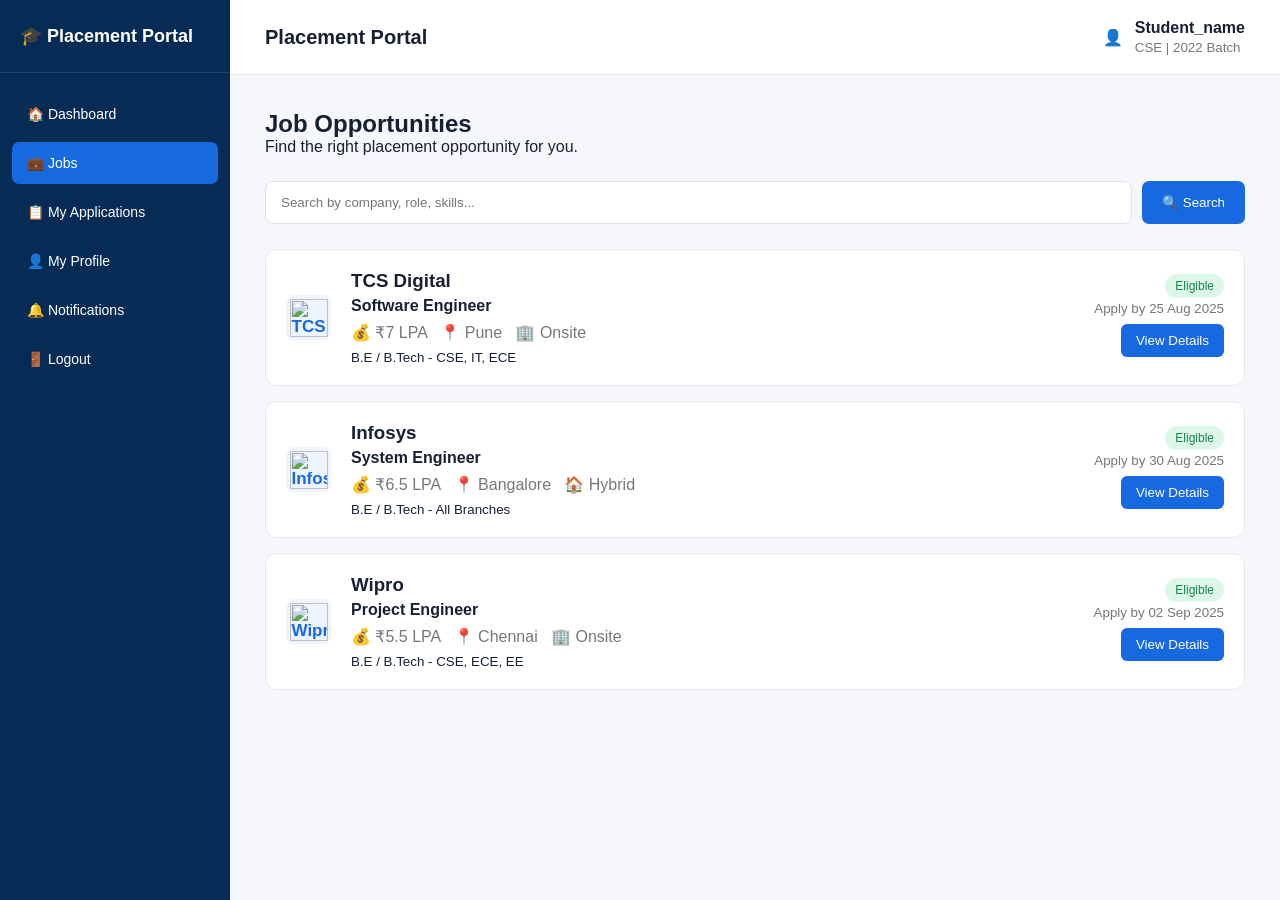
==== jobs.html @ 614e02ac "Add files via upload" ====
<html>
<head>
    <meta charset="UTF-8">
    <meta name="viewport"
          content="width=device-width, initial-scale=1.0">
    <title>Placement Portal - Jobs</title>
    <link rel="stylesheet" href="style.css">
</head>
<body>
<div class="app">
    <aside class="sidebar">
        <div class="logo">
            🎓 Placement Portal
        </div>
        <nav>
            <a href="index.html">🏠 Dashboard</a>
            <a href="jobs.html"class="active">💼 Jobs</a>
            <a href="applications.html">📋 My Applications</a>
            <a href="profile.html">👤 My Profile</a>
            <a href="#">🔔 Notifications</a>
            <a href="#">🚪 Logout</a>
        </nav>
    </aside>
    <main class="main">
        <header class="topbar">
            <h2>Placement Portal</h2>
            <div class="user">👤
                <div>
                    <strong>Student_name</strong>
                    <small>CSE | 2022 Batch</small>
                </div>
            </div>
        </header>
        <section class="content">
            <div class="page-title">
                <div>
                    <h1>Job Opportunities</h1>
                    <p>
                        Find the right placement opportunity for you.
                    </p>
                </div>
            </div>
            <!-- Search -->
            <div class="search-box">
                <input
                    type="text"
                    id="jobSearch"
                    placeholder="Search by company, role, skills..."
                >
                <button onclick="searchJobs()">🔍 Search</button>
            </div>
            <!-- Jobs -->
            <div id="jobList">
                <div class="job-card">
                    <div class="company-logo"><img src="logo/tcs" alt="TCS"></div>
                    <div class="job-info">
                        <h3>TCS Digital</h3>
                        <strong>Software Engineer</strong>
                        <p>
                            💰 ₹7 LPA
                            &nbsp; 📍 Pune
                            &nbsp; 🏢 Onsite
                        </p>
                        <small>B.E / B.Tech - CSE, IT, ECE</small>
                    </div>
                    <div class="job-action">
                        <span class="eligible">Eligible</span>
                        <small>Apply by 25 Aug 2025</small>
                        <button>View Details</button>
                    </div>
                </div>
                <div class="job-card">
                    <div class="company-logo"><img src="logo/infosys" alt="Infosys"></div>
                    <div class="job-info">
                        <h3>Infosys</h3>
                        <strong>System Engineer</strong>
                        <p>
                            💰 ₹6.5 LPA
                            &nbsp; 📍 Bangalore
                            &nbsp; 🏠 Hybrid
                        </p>
                        <small>B.E / B.Tech - All Branches</small>
                    </div>
                    <div class="job-action">
                        <span class="eligible">Eligible</span>
                        <small>Apply by 30 Aug 2025</small>
                        <button>View Details</button>
                    </div>
                </div>
                <div class="job-card">
                    <div class="company-logo"><img src="logo/wipro" alt="Wipro"></div>
                    <div class="job-info">
                        <h3>Wipro</h3>
                        <strong>Project Engineer</strong>
                        <p>
                            💰 ₹5.5 LPA
                            &nbsp; 📍 Chennai
                            &nbsp; 🏢 Onsite
                        </p>
                        <small>B.E / B.Tech - CSE, ECE, EE</small>
                    </div>
                    <div class="job-action">
                        <span class="eligible">Eligible</span>
                        <small>Apply by 02 Sep 2025</small>
                        <button>View Details</button>
                    </div>
                </div>
            </div>
        </section>
    </main>
</div>
<script src="js/script.js"></script>
</body>
</html>
---- style.css ----
* {
    margin: 0;
    padding: 0;
    box-sizing: border-box;
}
body {
    font-family: Arial, sans-serif;
    background: #f5f7fb;
    color: #172033;
}
/* ========================
   LAYOUT
========================= */
.app {
    display: flex;
    min-height: 100vh;
}
/* ========================
   SIDEBAR
========================= */
.sidebar {
    width: 230px;
    background: #062b55;
    color: white;
    position: fixed;
    height: 100vh;
    left: 0;
    top: 0;
}
.company-logo {
    padding: 20px;
    display: flex;
    align-items: center;
    gap: 10px;
    font-size: 17px;
    font-weight: bold;
}
.company-logo img {
    width: 38px;
    height: 38px;
    object-fit: contain;
}
.logo {
    padding: 25px 20px;
    font-size: 18px;
    font-weight: bold;
    border-bottom: 1px solid rgba(255,255,255,0.1);
}
.sidebar nav {
    padding: 20px 12px;
}
.sidebar nav a {
    display: block;
    color: white;
    text-decoration: none;
    padding: 13px 15px;
    margin-bottom: 7px;
    border-radius: 7px;
    font-size: 14px;
}
.sidebar nav a:hover,
.sidebar nav a.active {
    background: #1769e0;
}
/* =========================
   MAIN
========================= */
.main {
    margin-left: 230px;
    width: calc(100% - 230px);
}
/* =========================
   TOP BAR
========================= */
.topbar {
    height: 75px;
    background: white;
    border-bottom: 1px solid #e6e9ef;
    display: flex;
    align-items: center;
    justify-content: space-between;
    padding: 0 35px;
}
.topbar h2 {
    font-size: 20px;
}
.user {
    display: flex;
    align-items: center;
    gap: 12px;
}
.user small {
    display: block;
    color: #777;
    margin-top: 3px;
}
/* =========================
   CONTENT
========================= */
.content {
    padding: 35px;
}
.welcome {
    margin-bottom: 25px;
}
.welcome h1 {
    font-size: 28px;
    margin-bottom: 7px;
}
.welcome p,
.content > p {
    color: #707889;
}
/* ========================
   STAT CARDS
========================= */
.stats {
    display: grid;
    grid-template-columns: repeat(4, 1fr);
    gap: 18px;
    margin-bottom: 25px;
}
.stat-card {
    background: white;
    border: 1px solid #e6e9ef;
    border-radius: 12px;
    padding: 20px;
    display: flex;
    align-items: center;
    gap: 15px;
}
.stat-card > span {
    font-size: 25px;
}
.stat-card small {
    color: #737b8c;
}
.stat-card h2 {
    margin-top: 5px;
}
/* =========================
   CARDS
========================= */
.card {
    background: white;
    border: 1px solid #e5e8ef;
    border-radius: 12px;
    padding: 22px;
}
.card-header {
    display: flex;
    justify-content: space-between;
    margin-bottom: 20px;
}
.card-header a {
    color: #1769e0;
    text-decoration: none;
    font-size: 13px;
}
/* =========================
   DASHBOARD GRID
========================= */
.dashboard-grid {
    display: grid;
    grid-template-columns: 2fr 1fr;
    gap: 20px;
}
/* =========================
   DRIVES
========================= */
.drive {
    display: flex;
    align-items: center;
    gap: 15px;
    padding: 15px 0;
    border-bottom: 1px solid #eee;
}
.drive:last-child {
    border-bottom: none;
}
.company-logo {
    width: 45px;
    height: 45px;
    display: flex;
    align-items: center;
    justify-content: center;
    background: #eef4ff;
    border-radius: 8px;
    font-weight: bold;
    color: #1769e0;
}
.drive div:nth-child(2) {
    flex: 1;
}
.drive p {
    color: #777;
    font-size: 13px;
    margin-top: 4px;
}
.drive small {
    color: #777;
}
/* =========================
   STATUS
========================= */
.status-item {
    display: flex;
    align-items: center;
    gap: 12px;
    padding: 12px 0;
}
.status-item span:nth-child(2) {
    flex: 1;
}
.dot {
    width: 10px;
    height: 10px;
    border-radius: 50%;
}
.green {
    background: #22b573;
}
.blue {
    background: #2878e8;
}
.purple {
    background: #8655d9;
}
.red {
    background: #e55353;
}
/* =========================
   ANNOUNCEMENT
========================= */
.announcement {
    margin-top: 20px;
    background: white;
    border: 1px solid #e5e8ef;
    padding: 18px;
    border-radius: 12px;
}
.announcement p {
    margin-top: 8px;
    color: #666;
}
/* =========================
   SEARCH
========================= */
.search-box {
    display: flex;
    gap: 10px;
    margin: 25px 0;
}
.search-box input {
    flex: 1;
    padding: 13px 15px;
    border: 1px solid #dce1ea;
    border-radius: 8px;
    outline: none;
}
.search-box button,
.primary-btn {
    background: #1769e0;
    color: white;
    border: none;
    padding: 12px 20px;
    border-radius: 7px;
    cursor: pointer;
}
/* =========================
   JOB CARD
========================= */
.job-card {
    background: white;
    border: 1px solid #e3e7ee;
    border-radius: 12px;
    padding: 20px;
    margin-bottom: 15px;

    display: flex;
    align-items: center;
    gap: 20px;
}
.job-logo {
    width: 55px;
    height: 55px;
    display: flex;
    align-items: center;
    justify-content: center;
    background: #f0f5ff;
    color: #1769e0;
    border-radius: 10px;
    font-weight: bold;
}
.job-info {
    flex: 1;
}
.job-info h3 {
    margin-bottom: 5px;
}
.job-info p {
    color: #777;
    margin: 8px 0;
}
.job-action {
    text-align: right;
}
.job-action small {
    display: block;
    color: #777;
    margin: 8px 0;
}
.job-action button {
    background: #1769e0;
    color: white;
    border: none;
    padding: 9px 15px;
    border-radius: 6px;
}
.eligible {
    background: #dcf7e8;
    color: #17834c;
    padding: 5px 10px;
    border-radius: 20px;
    font-size: 12px;
}
/* =========================
   TABLE
========================= */
.table-card {
   background: white;
    margin-top: 25px;
    border-radius: 12px;
    border: 1px solid #e3e7ee;
    overflow: hidden;
}
table {
    width: 100%;
    border-collapse: collapse;
}
th,
td {
    padding: 18px;
    text-align: left;
    border-bottom: 1px solid #eee;
}
th {
    background: #f8f9fc;
    color: #667085;
    font-size: 13px;
}
td {
    font-size: 14px;
}
/* =========================
   BADGES
========================= */
.badge {
    padding: 6px 10px;
    border-radius: 15px;
    font-size: 12px;
}
.badge.blue {
    background: #e8f1ff;
    color: #1769e0;
}
.badge.green {
    background: #dcf7e8;
    color: #17834c;
}
.badge.purple {
    background: #eee6ff;
    color: #7444bd;
}
.badge.red {
    background: #ffe6e6;
    color: #d13e3e;
}
/* =========================
   PROFILE
========================= */
.profile-grid {
    display: grid;
    grid-template-columns: 1fr 1fr;
    gap: 20px;
    margin-top: 25px;
}
.profile-row {
    display: flex;
    justify-content: space-between;
    padding: 14px 0;
    border-bottom: 1px solid #eee;
}
.profile-row span {
    color: #777;
}
.profile-row strong {
    text-align: right;
}
.primary-btn {
    width: 100%;
    margin-top: 20px;
}
.secondary-btn {
    width: 100%;
    padding: 11px;
    border: 1px solid #1769e0;
    background: white;
    color: #1769e0;
    border-radius: 7px;
}
.resume {
    padding: 15px;
    background: #f5f7fb;
    border-radius: 7px;
    margin: 15px 0;
}
.skills {
    display: flex;
    flex-wrap: wrap;
    gap: 8px;
    margin-top: 15px;
}
.skills span {
    background: #eef4ff;
    color: #1769e0;
    padding: 7px 12px;
    border-radius: 15px;
    font-size: 13px;
}
/* =========================
   RESPONSIVE
========================= */
@media (max-width: 900px) {
    .sidebar {
        width: 190px;
    }
    .main {
        margin-left: 190px;
        width: calc(100% - 190px);
    }
    .stats {
        grid-template-columns: repeat(2, 1fr);
    }
    .dashboard-grid,
    .profile-grid {
        grid-template-columns: 1fr;
    }
}
@media (max-width: 600px) {
    .sidebar {
        display: none;
    }
    .main {
        margin-left: 0;
        width: 100%;
    }
    .content {
        padding: 20px;
    }
    .stats {
        grid-template-columns: 1fr;
    }
    .job-card {
        flex-direction: column;
        align-items: flex-start;
    }
    .job-action {
        text-align: left;
    }
    table {
        min-width: 700px;
    }
    .table-card {
        overflow-x: auto;
    }
}
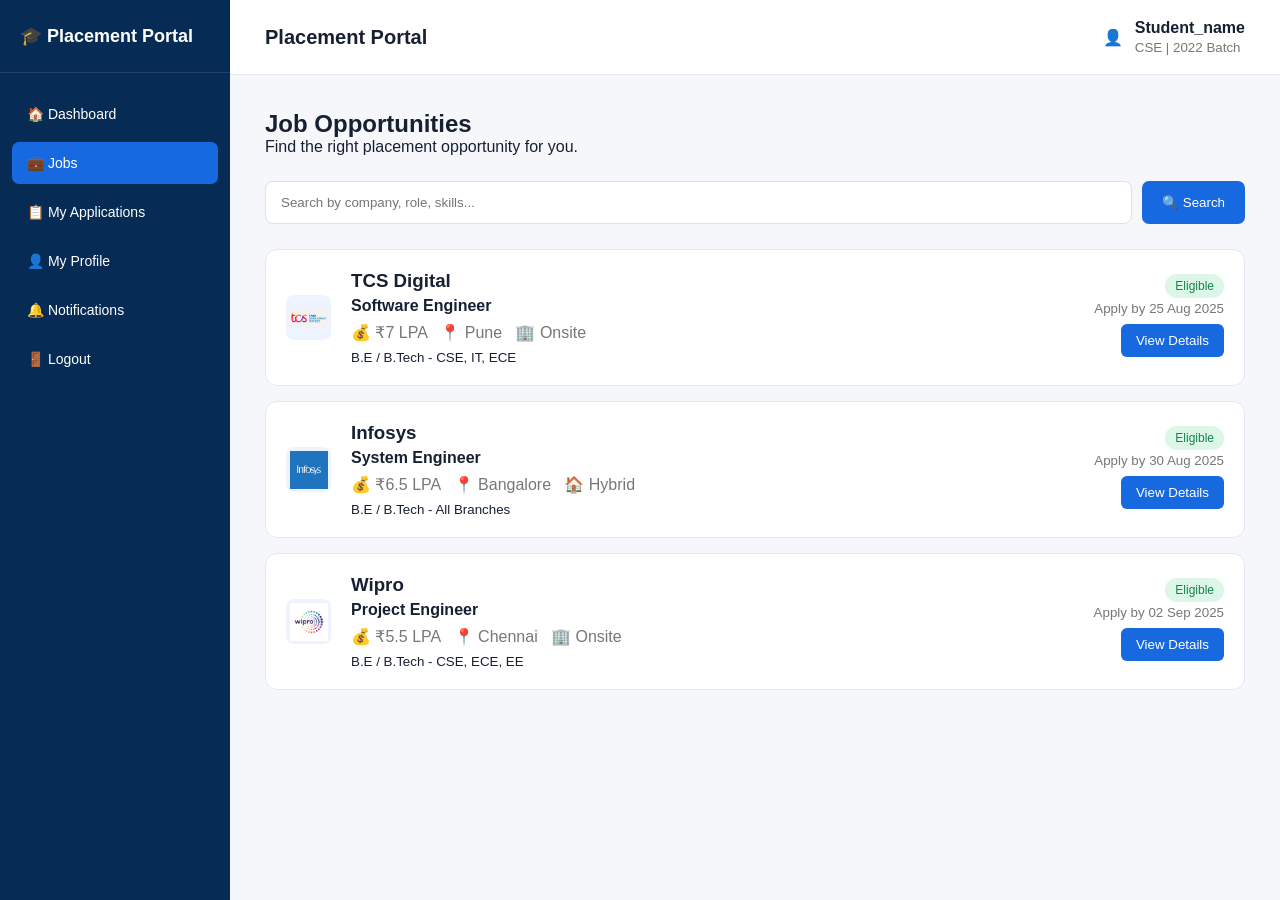
==== commit 432de3ad: "Fix HTML formatting and structure in jobs.html" ====
--- a/jobs.html
+++ b/jobs.html
@@ -52,7 +52,7 @@
             <!-- Jobs -->
             <div id="jobList">
                 <div class="job-card">
-                    <div class="company-logo"><img src="logo/tcs" alt="TCS"></div>
+                    <div class="company-logo"><img src="tcs" alt="TCS"></div>
                     <div class="job-info">
                         <h3>TCS Digital</h3>
                         <strong>Software Engineer</strong>
@@ -70,7 +70,7 @@
                     </div>
                 </div>
                 <div class="job-card">
-                    <div class="company-logo"><img src="logo/infosys" alt="Infosys"></div>
+                    <div class="company-logo"><img src="infosys" alt="Infosys"></div>
                     <div class="job-info">
                         <h3>Infosys</h3>
                         <strong>System Engineer</strong>
@@ -88,7 +88,7 @@
                     </div>
                 </div>
                 <div class="job-card">
-                    <div class="company-logo"><img src="logo/wipro" alt="Wipro"></div>
+                    <div class="company-logo"><img src="wipro" alt="Wipro"></div>
                     <div class="job-info">
                         <h3>Wipro</h3>
                         <strong>Project Engineer</strong>
@@ -111,4 +111,4 @@
 </div>
 <script src="js/script.js"></script>
 </body>
-</html>+</html>
